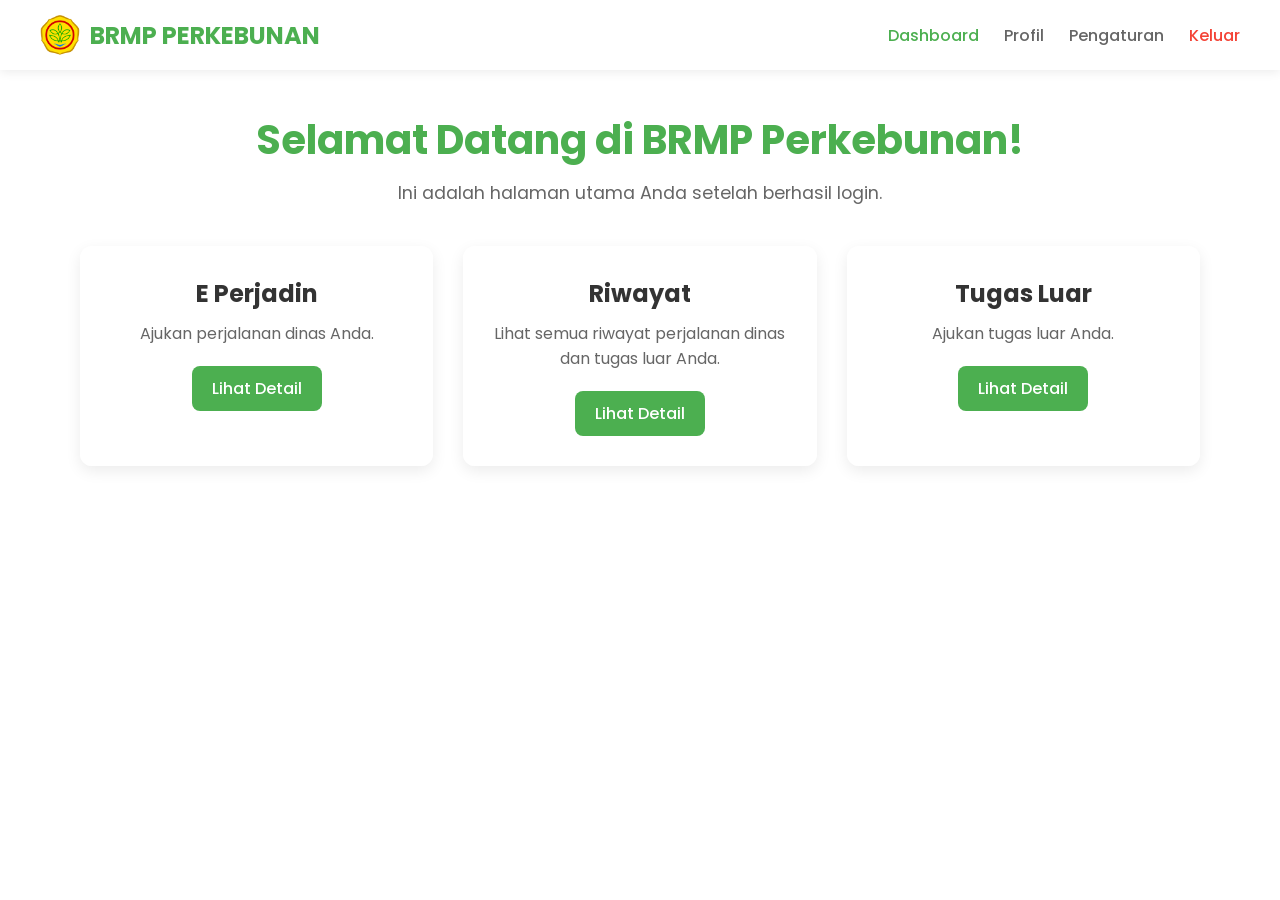
==== dashboard.html @ 7af5ee77 "update dashboard" ====
<!DOCTYPE html>
<html lang="en">
<head>
  <meta charset="UTF-8">
  <meta name="viewport" content="width=device-width, initial-scale=1.0">
  <title>Halaman Dashboard</title>
  <link rel="stylesheet" href="dashboard-style.css">
</head>
<body>

  <header class="navbar">
    <div class="navbar-brand">
      <!-- logo offline -->
      <img src="Logo-Kementan.png" alt="Logo Kementan">
      BRMP PERKEBUNAN
    </div>
    <nav class="navbar-nav">
      <a href="#" class="nav-link active">Dashboard</a>
      <!-- profil diarahkan ke website -->
      <a href="https://perkebunan.brmp.pertanian.go.id/" class="nav-link" target="_blank">Profil</a>
      <a href="#" class="nav-link">Pengaturan</a>
      <a href="index.html" class="nav-link logout">Keluar</a>
    </nav>
  </header>

  <main class="dashboard-container">
    <div class="dashboard-header">
      <h1>Selamat Datang di BRMP Perkebunan!</h1>
      <p>Ini adalah halaman utama Anda setelah berhasil login.</p>
    </div>

    <div class="dashboard-cards">
      <div class="card">
        <h3>E Perjadin</h3>
        <p>Ajukan perjalanan dinas Anda.</p>
        <a href="#" class="card-link">Lihat Detail</a>
      </div>
      <div class="card">
        <h3>Riwayat</h3>
        <p>Lihat semua riwayat perjalanan dinas dan tugas luar Anda.</p>
        <a href="#" class="card-link">Lihat Detail</a>
      </div>
      <div class="card">
        <h3>Tugas Luar</h3>
        <p>Ajukan tugas luar Anda.</p>
        <a href="#" class="card-link">Lihat Detail</a>
      </div>
    </div>
  </main>

</body>
</html>
---- dashboard-style.css ----
@import url('https://fonts.googleapis.com/css2?family=Poppins:wght@300;400;500;600;700&display=swap');

:root {
  --primary-color: #4CAF50;
  --secondary-color: #388E3C;
  --text-color: #333;
  --light-text-color: #666;
  --background-color: #f0f2f5;
  --card-background: #fff;
  --border-color: #ddd;
  --shadow-color: rgba(0, 0, 0, 0.08);
}

* {
  margin: 0;
  padding: 0;
  box-sizing: border-box;
}

/* === Tambah background image full halaman === */
body {
  font-family: 'Poppins', sans-serif;

  background: url('bg-pertanian3.jpg') no-repeat center center fixed;
  background-size: cover; /* supaya penuh layar */
  color: var(--text-color);
  min-height: 100vh; /* supaya body penuh tinggi layar */
}

/* Navbar kita bikin semi transparan supaya kelihatan */
.navbar {
  background-color: rgba(255, 255, 255, 0.9); /* semi transparan */
  box-shadow: 0 2px 10px var(--shadow-color);
  padding: 15px 40px;
  display: flex;
  justify-content: space-between;
  align-items: center;
}

.navbar-brand {
  display: flex;
  align-items: center;
  font-size: 1.5em;
  font-weight: 700;
  color: var(--primary-color);
}

/* logo di header */
.navbar-brand img {
  height: 40px; /* atur tinggi logo */
  margin-right: 10px;
}

.navbar-nav {
  display: flex;
  gap: 25px;
}

.nav-link {
  text-decoration: none;
  color: var(--light-text-color);
  font-weight: 500;
  transition: color 0.3s ease;
}

.nav-link:hover,
.nav-link.active {
  color: var(--primary-color);
}

.nav-link.logout {
  color: #f44336;
}

.nav-link.logout:hover {
  color: #d32f2f;
}

/* Dashboard Content */
.dashboard-container {
  padding: 40px;
  max-width: 1200px;
  margin: 0 auto;
}

.dashboard-header {
  text-align: center;
  margin-bottom: 40px;
}

.dashboard-header h1 {
  font-size: 2.5em;
  margin-bottom: 10px;
  font-weight: 700;
  color: var(--primary-color);
}

.dashboard-header p {
  font-size: 1.1em;
  color: var(--light-text-color);
}

.dashboard-cards {
  display: grid;
  grid-template-columns: repeat(auto-fit, minmax(300px, 1fr));
  gap: 30px;
}

/* === Card + animasi slide in === */
.card {
  background-color: rgba(255,255,255,0.9); /* semi transparan kartu */
  padding: 30px;
  border-radius: 12px;
  box-shadow: 0 5px 15px var(--shadow-color);
  transition: transform 0.3s ease, box-shadow 0.3s ease;
  text-align: center;

  /* state awal untuk animasi */
  opacity: 0;
  transform: translateY(40px);
  animation: slideInUp 1.2s ease forwards;
}

.card:nth-child(1) {
  animation-delay: 0.2s;
}
.card:nth-child(2) {
  animation-delay: 0.6s;
}
.card:nth-child(3) {
  animation-delay: 0.8s;
}

/* keyframes animasi */
@keyframes slideInUp {
  0% {
    opacity: 0;
    transform: translateY(40px);
  }
  100% {
    opacity: 1;
    transform: translateY(0);
  }
}

.card:hover {
  transform: translateY(-5px);
  box-shadow: 0 10px 20px var(--shadow-color);
}

.card h3 {
  font-size: 1.5em;
  margin-bottom: 10px;
  color: var(--text-color);
}

.card p {
  font-size: 1em;
  color: var(--light-text-color);
  margin-bottom: 20px;
}

.card-link {
  display: inline-block;
  padding: 10px 20px;
  background-color: var(--primary-color);
  color: #fff;
  text-decoration: none;
  border-radius: 8px;
  font-weight: 500;
  transition: background-color 0.3s ease;
}

.card-link:hover {
  background-color: var(--secondary-color);
}

/* Responsif */
@media (max-width: 768px) {
  .navbar {
    flex-direction: column;
    gap: 15px;
    padding: 15px 20px;
  }
  .navbar-nav {
    flex-wrap: wrap;
    justify-content: center;
  }
  .dashboard-container {
    padding: 20px;
  }
}
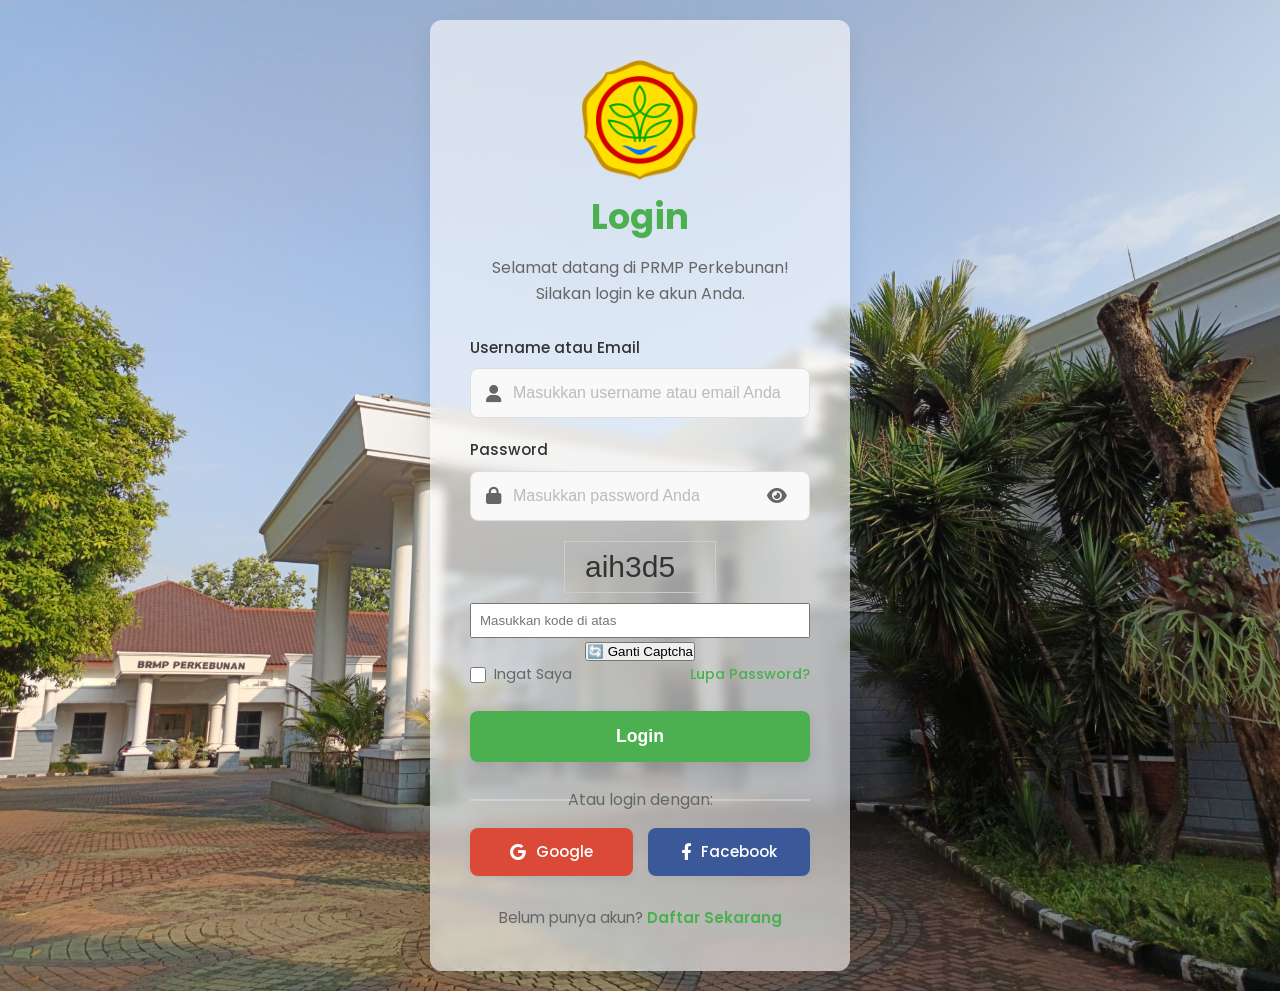
==== commit 6d78f916: "update user login profile" ====
--- a/dashboard.html
+++ b/dashboard.html
@@ -1,25 +1,87 @@
 <!DOCTYPE html>
-<html lang="en">
+<html lang="id">
 <head>
   <meta charset="UTF-8">
   <meta name="viewport" content="width=device-width, initial-scale=1.0">
   <title>Halaman Dashboard</title>
   <link rel="stylesheet" href="dashboard-style.css">
+  <style>
+    /* Tambahan styling untuk user info */
+    .navbar {
+      display: flex;
+      justify-content: space-between;
+      align-items: center;
+      padding: 10px 20px;
+      background-color: #4CAF50;
+      color: #fff;
+    }
+    .navbar-brand {
+      display: flex;
+      align-items: center;
+      gap: 10px;
+      font-weight: bold;
+    }
+    .navbar-brand img {
+      height: 40px;
+    }
+    .navbar-nav {
+      display: flex;
+      gap: 15px;
+      align-items: center;
+    }
+    .nav-link {
+      color: #fff;
+      text-decoration: none;
+    }
+    .nav-link:hover {
+      text-decoration: underline;
+    }
+    .user-info {
+      margin-left: 15px;
+      font-weight: normal;
+      font-size: 14px;
+    }
+    .dashboard-container {
+      padding: 20px;
+    }
+    .dashboard-cards {
+      display: flex;
+      gap: 20px;
+      margin-top: 20px;
+    }
+    .card {
+      flex: 1;
+      padding: 20px;
+      background: #f9f9f9;
+      border-radius: 10px;
+      box-shadow: 0 2px 5px rgba(0,0,0,0.1);
+    }
+    .card-link {
+      display: inline-block;
+      margin-top: 10px;
+      color: #4CAF50;
+      text-decoration: none;
+      font-weight: bold;
+    }
+    .card-link:hover {
+      text-decoration: underline;
+    }
+  </style>
 </head>
 <body>
 
   <header class="navbar">
     <div class="navbar-brand">
-      <!-- logo offline -->
       <img src="Logo-Kementan.png" alt="Logo Kementan">
       BRMP PERKEBUNAN
     </div>
+
     <nav class="navbar-nav">
       <a href="#" class="nav-link active">Dashboard</a>
-      <!-- profil diarahkan ke website -->
       <a href="https://perkebunan.brmp.pertanian.go.id/" class="nav-link" target="_blank">Profil</a>
       <a href="#" class="nav-link">Pengaturan</a>
-      <a href="index.html" class="nav-link logout">Keluar</a>
+      <span class="user-info">Login sebagai: <strong id="usernameDisplay"></strong></span>
+      <a href="#" id="logoutBtn" class="nav-link logout">Keluar</a>
     </nav>
   </header>
 
@@ -48,5 +110,24 @@
     </div>
   </main>
 
+  <script>
+    // ambil username yang login dari localStorage
+    const user = localStorage.getItem('loggedInUser');
+
+    if (!user) {
+      // jika tidak ada user login, arahkan kembali ke halaman login
+      window.location.href = '/index.html';
+    } else {
+      // tampilkan nama user di header
+      document.getElementById('usernameDisplay').textContent = user;
+    }
+
+    // tombol logout
+    document.getElementById('logoutBtn').addEventListener('click', (e) => {
+      e.preventDefault();
+      localStorage.removeItem('loggedInUser');
+      window.location.href = '/index.html';
+    });
+  </script>
 </body>
-</html>+</html>
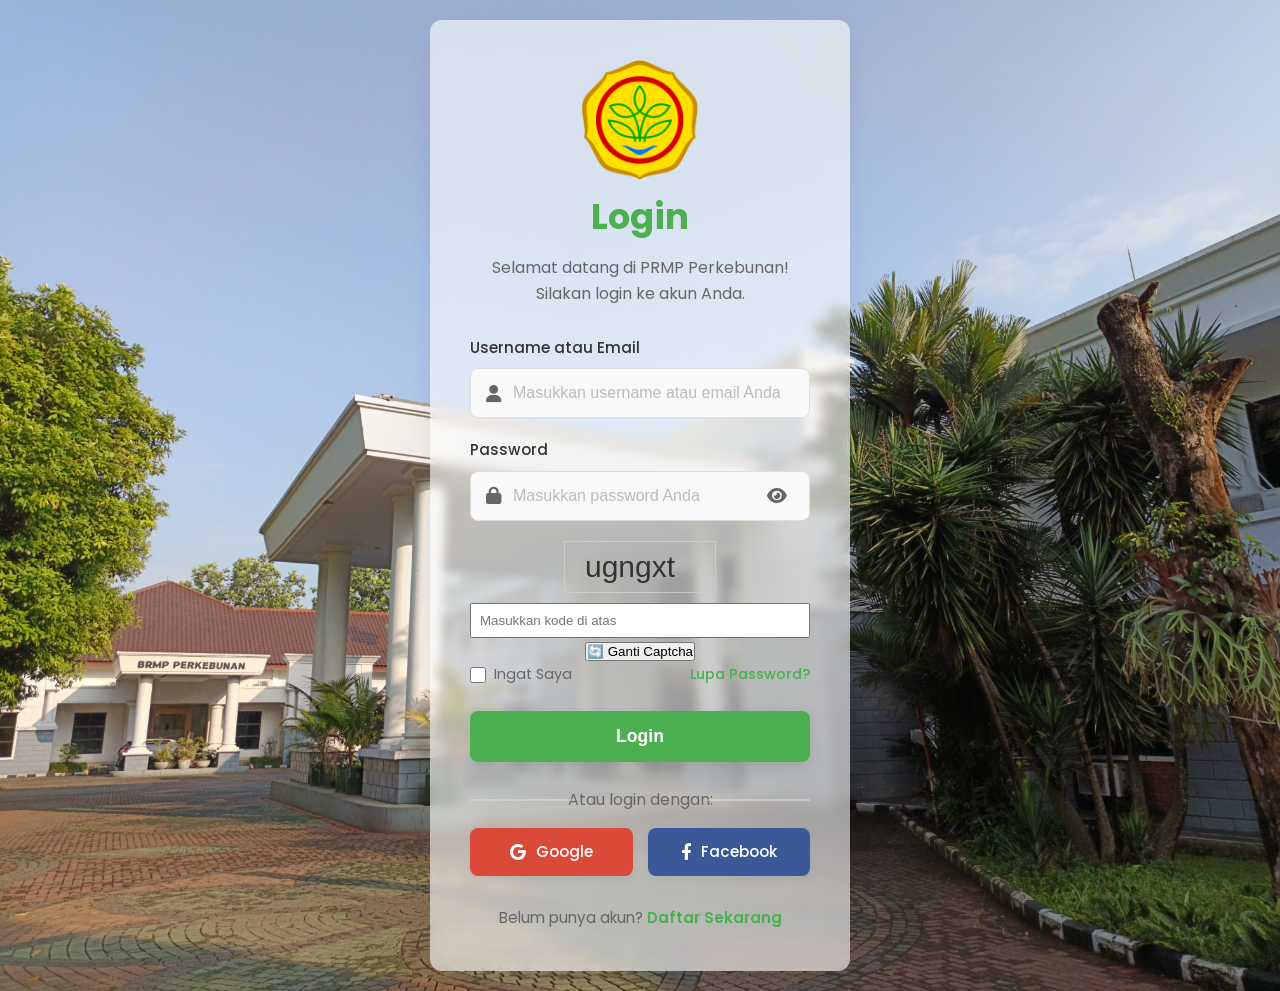
==== commit c95bccf7: "updt" ====
--- a/dashboard.html
+++ b/dashboard.html
@@ -112,9 +112,9 @@
 
   <script>
     // ambil username yang login dari localStorage
-    const user = localStorage.getItem('loggedInUser');
+    const username = localStorage.getItem('loggedInUser');
 
-    if (!user) {
+    if (!username) {
       // jika tidak ada user login, arahkan kembali ke halaman login
       window.location.href = '/index.html';
     } else {
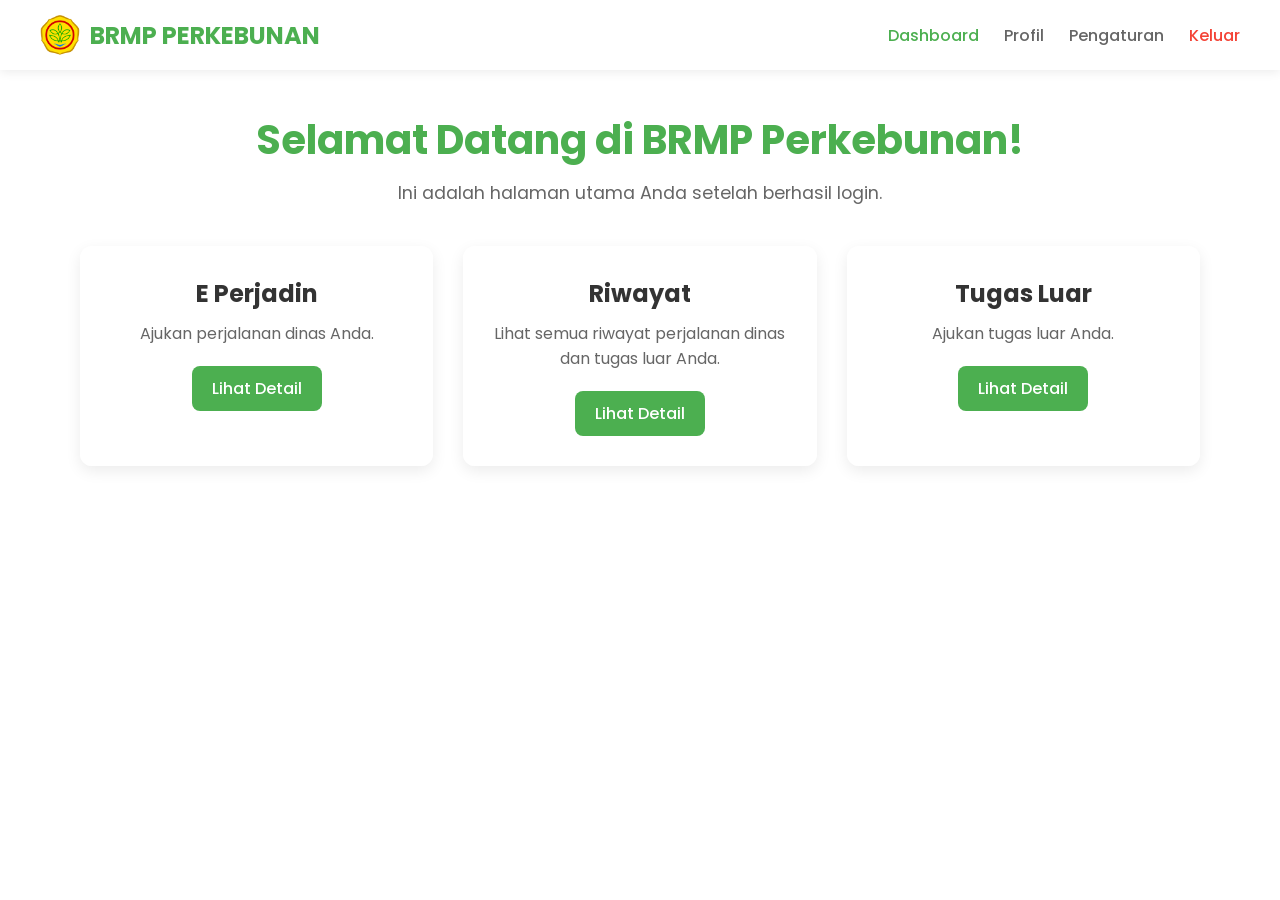
==== commit 0e366905: "back lagi msh eror" ====
--- a/dashboard.html
+++ b/dashboard.html
@@ -1,87 +1,25 @@
 <!DOCTYPE html>
-<html lang="id">
+<html lang="en">
 <head>
   <meta charset="UTF-8">
   <meta name="viewport" content="width=device-width, initial-scale=1.0">
   <title>Halaman Dashboard</title>
   <link rel="stylesheet" href="dashboard-style.css">
-  <style>
-    /* Tambahan styling untuk user info */
-    .navbar {
-      display: flex;
-      justify-content: space-between;
-      align-items: center;
-      padding: 10px 20px;
-      background-color: #4CAF50;
-      color: #fff;
-    }
-    .navbar-brand {
-      display: flex;
-      align-items: center;
-      gap: 10px;
-      font-weight: bold;
-    }
-    .navbar-brand img {
-      height: 40px;
-    }
-    .navbar-nav {
-      display: flex;
-      gap: 15px;
-      align-items: center;
-    }
-    .nav-link {
-      color: #fff;
-      text-decoration: none;
-    }
-    .nav-link:hover {
-      text-decoration: underline;
-    }
-    .user-info {
-      margin-left: 15px;
-      font-weight: normal;
-      font-size: 14px;
-    }
-    .dashboard-container {
-      padding: 20px;
-    }
-    .dashboard-cards {
-      display: flex;
-      gap: 20px;
-      margin-top: 20px;
-    }
-    .card {
-      flex: 1;
-      padding: 20px;
-      background: #f9f9f9;
-      border-radius: 10px;
-      box-shadow: 0 2px 5px rgba(0,0,0,0.1);
-    }
-    .card-link {
-      display: inline-block;
-      margin-top: 10px;
-      color: #4CAF50;
-      text-decoration: none;
-      font-weight: bold;
-    }
-    .card-link:hover {
-      text-decoration: underline;
-    }
-  </style>
 </head>
 <body>
 
   <header class="navbar">
     <div class="navbar-brand">
+      <!-- logo offline -->
       <img src="Logo-Kementan.png" alt="Logo Kementan">
       BRMP PERKEBUNAN
     </div>
-
     <nav class="navbar-nav">
       <a href="#" class="nav-link active">Dashboard</a>
+      <!-- profil diarahkan ke website -->
       <a href="https://perkebunan.brmp.pertanian.go.id/" class="nav-link" target="_blank">Profil</a>
       <a href="#" class="nav-link">Pengaturan</a>
-      <span class="user-info">Login sebagai: <strong id="usernameDisplay"></strong></span>
-      <a href="#" id="logoutBtn" class="nav-link logout">Keluar</a>
+      <a href="index.html" class="nav-link logout">Keluar</a>
     </nav>
   </header>
 
@@ -110,24 +48,5 @@
     </div>
   </main>
 
-  <script>
-    // ambil username yang login dari localStorage
-    const username = localStorage.getItem('loggedInUser');
-
-    if (!username) {
-      // jika tidak ada user login, arahkan kembali ke halaman login
-      window.location.href = '/index.html';
-    } else {
-      // tampilkan nama user di header
-      document.getElementById('usernameDisplay').textContent = user;
-    }
-
-    // tombol logout
-    document.getElementById('logoutBtn').addEventListener('click', (e) => {
-      e.preventDefault();
-      localStorage.removeItem('loggedInUser');
-      window.location.href = '/index.html';
-    });
-  </script>
 </body>
-</html>
+</html>
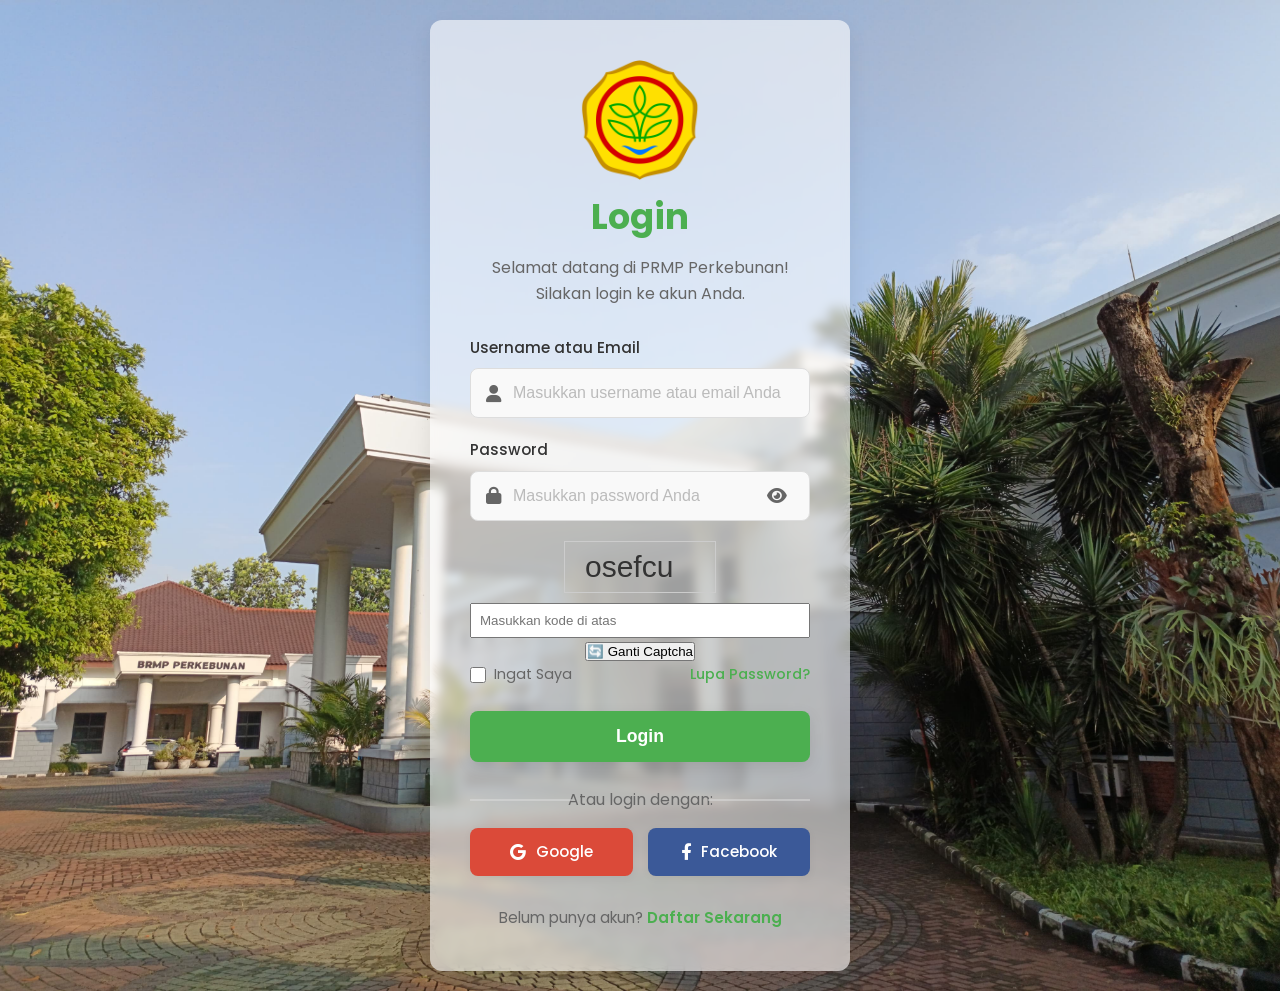
==== commit 9850c302: "coba fitur tampil username" ====
--- a/dashboard.html
+++ b/dashboard.html
@@ -10,16 +10,16 @@
 
   <header class="navbar">
     <div class="navbar-brand">
-      <!-- logo offline -->
       <img src="Logo-Kementan.png" alt="Logo Kementan">
       BRMP PERKEBUNAN
     </div>
     <nav class="navbar-nav">
+      <!-- tampilkan username di sini -->
+      <span id="userDisplay" class="nav-link"></span>
       <a href="#" class="nav-link active">Dashboard</a>
-      <!-- profil diarahkan ke website -->
       <a href="https://perkebunan.brmp.pertanian.go.id/" class="nav-link" target="_blank">Profil</a>
       <a href="#" class="nav-link">Pengaturan</a>
-      <a href="index.html" class="nav-link logout">Keluar</a>
+      <a href="#" id="logoutBtn" class="nav-link logout">Keluar</a>
     </nav>
   </header>
 
@@ -48,5 +48,29 @@
     </div>
   </main>
 
+  <!-- Script untuk ambil username dan logout -->
+  <script>
+    document.addEventListener('DOMContentLoaded', () => {
+      // baca username yang login dari localStorage
+      const user = localStorage.getItem('loggedInUser');
+
+      // kalau belum login, kembalikan ke halaman login
+      if (!user) {
+        window.location.href = 'index.html';
+        return;
+      }
+
+      // tampilkan username di header
+      document.getElementById('userDisplay').textContent = '👤 ' + user;
+
+      // tombol keluar
+      document.getElementById('logoutBtn').addEventListener('click', e => {
+        e.preventDefault();
+        localStorage.removeItem('loggedInUser');
+        window.location.href = 'index.html';
+      });
+    });
+  </script>
+
 </body>
-</html>+</html>
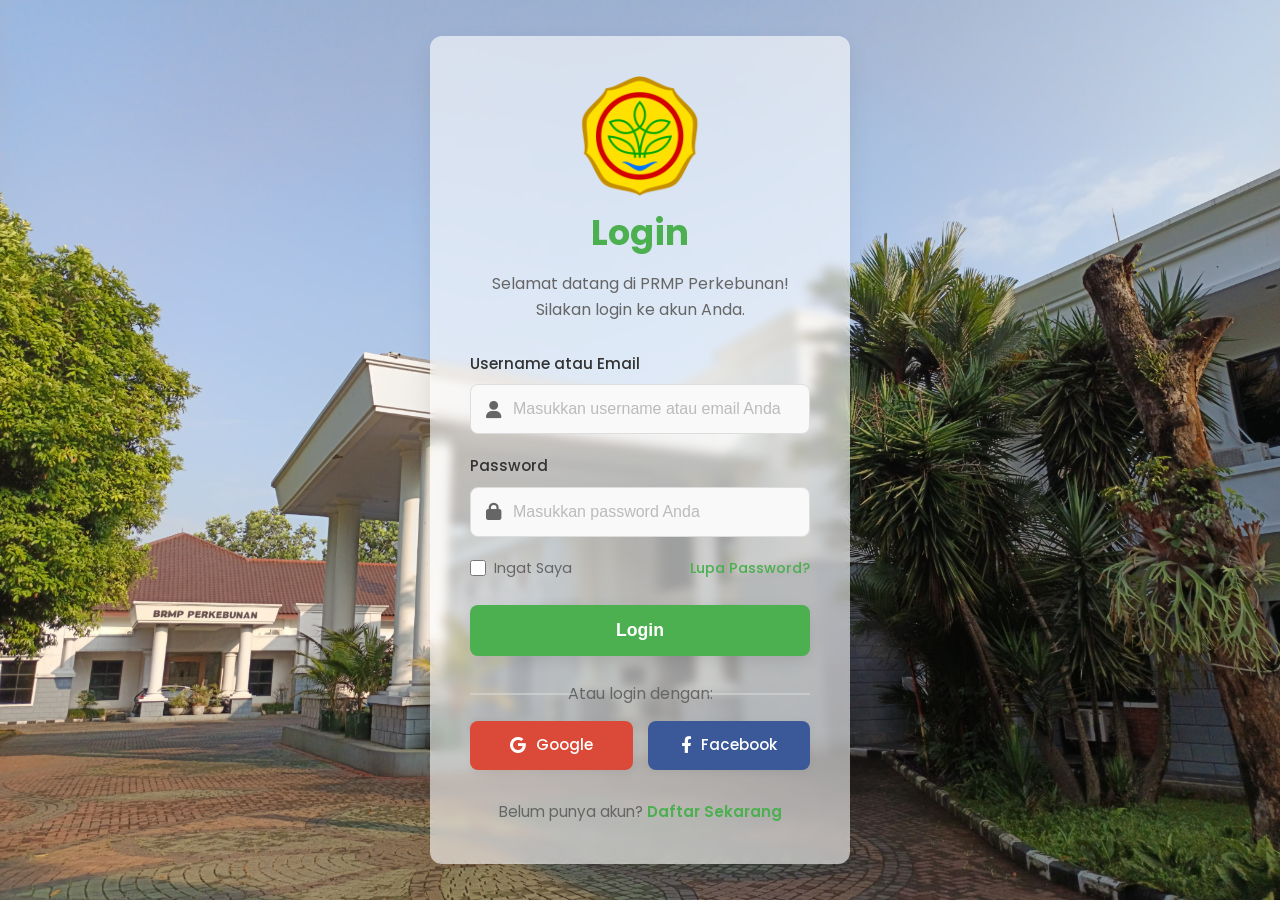
==== commit 742b6e0e: "auto hapus localstorage" ====
--- a/dashboard.html
+++ b/dashboard.html
@@ -14,18 +14,17 @@
       BRMP PERKEBUNAN
     </div>
     <nav class="navbar-nav">
-      <!-- tampilkan username di sini -->
-      <span id="userDisplay" class="nav-link"></span>
       <a href="#" class="nav-link active">Dashboard</a>
       <a href="https://perkebunan.brmp.pertanian.go.id/" class="nav-link" target="_blank">Profil</a>
       <a href="#" class="nav-link">Pengaturan</a>
-      <a href="#" id="logoutBtn" class="nav-link logout">Keluar</a>
+      <!-- link logout -->
+      <a href="#" class="nav-link logout" id="logoutLink">Keluar</a>
     </nav>
   </header>
 
   <main class="dashboard-container">
     <div class="dashboard-header">
-      <h1>Selamat Datang di BRMP Perkebunan!</h1>
+      <h1 id="welcomeText">Selamat Datang di BRMP Perkebunan!</h1>
       <p>Ini adalah halaman utama Anda setelah berhasil login.</p>
     </div>
 
@@ -48,27 +47,24 @@
     </div>
   </main>
 
-  <!-- Script untuk ambil username dan logout -->
   <script>
-    document.addEventListener('DOMContentLoaded', () => {
-      // baca username yang login dari localStorage
-      const user = localStorage.getItem('loggedInUser');
+    // Ambil username dari localStorage
+    const loggedInUser = localStorage.getItem('loggedInUser');
+    const welcomeText = document.getElementById('welcomeText');
 
-      // kalau belum login, kembalikan ke halaman login
-      if (!user) {
-        window.location.href = 'index.html';
-        return;
-      }
+    if (loggedInUser) {
+      welcomeText.textContent = `Selamat Datang, ${loggedInUser}!`;
+    } else {
+      // kalau tidak ada username di localStorage, kembali ke login
+      window.location.href = '/index.html';
+    }
 
-      // tampilkan username di header
-      document.getElementById('userDisplay').textContent = '👤 ' + user;
-
-      // tombol keluar
-      document.getElementById('logoutBtn').addEventListener('click', e => {
-        e.preventDefault();
-        localStorage.removeItem('loggedInUser');
-        window.location.href = 'index.html';
-      });
+    // tombol logout hapus localStorage
+    const logoutLink = document.getElementById('logoutLink');
+    logoutLink.addEventListener('click', (e) => {
+      e.preventDefault();
+      localStorage.removeItem('loggedInUser'); // hapus username
+      window.location.href = '/index.html'; // balik ke login
     });
   </script>
 
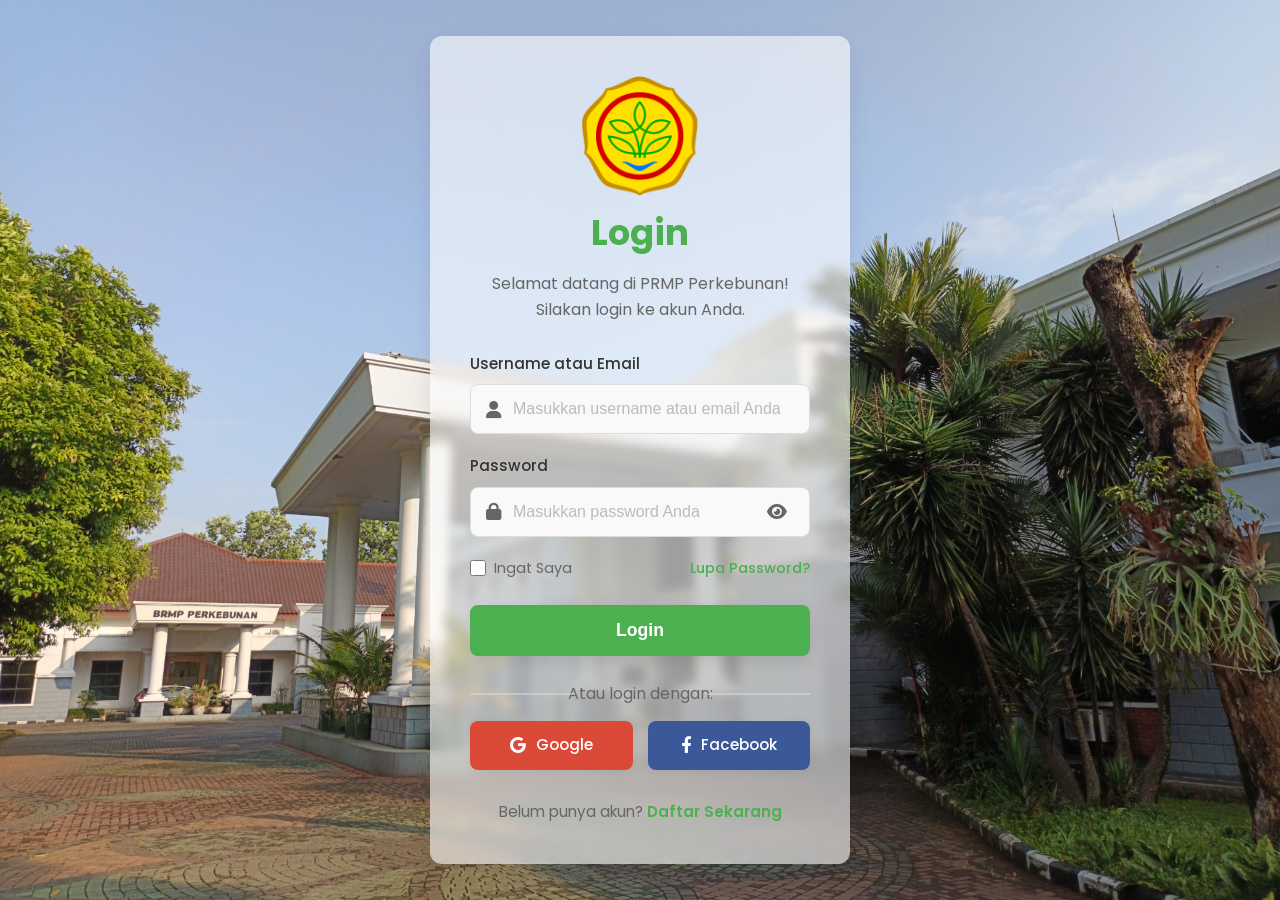
==== commit abc63199: "update final duls" ====
--- a/dashboard.html
+++ b/dashboard.html
@@ -14,17 +14,18 @@
       BRMP PERKEBUNAN
     </div>
     <nav class="navbar-nav">
+      <!-- tampilkan username di sini -->
+      <span id="userDisplay" class="nav-link"></span>
       <a href="#" class="nav-link active">Dashboard</a>
       <a href="https://perkebunan.brmp.pertanian.go.id/" class="nav-link" target="_blank">Profil</a>
       <a href="#" class="nav-link">Pengaturan</a>
-      <!-- link logout -->
-      <a href="#" class="nav-link logout" id="logoutLink">Keluar</a>
+      <a href="#" id="logoutBtn" class="nav-link logout">Keluar</a>
     </nav>
   </header>
 
   <main class="dashboard-container">
     <div class="dashboard-header">
-      <h1 id="welcomeText">Selamat Datang di BRMP Perkebunan!</h1>
+      <h1>Selamat Datang di BRMP Perkebunan!</h1>
       <p>Ini adalah halaman utama Anda setelah berhasil login.</p>
     </div>
 
@@ -47,24 +48,27 @@
     </div>
   </main>
 
+  <!-- Script untuk ambil username dan logout -->
   <script>
-    // Ambil username dari localStorage
-    const loggedInUser = localStorage.getItem('loggedInUser');
-    const welcomeText = document.getElementById('welcomeText');
+    document.addEventListener('DOMContentLoaded', () => {
+      // baca username yang login dari localStorage
+      const user = localStorage.getItem('loggedInUser');
 
-    if (loggedInUser) {
-      welcomeText.textContent = `Selamat Datang, ${loggedInUser}!`;
-    } else {
-      // kalau tidak ada username di localStorage, kembali ke login
-      window.location.href = '/index.html';
-    }
+      // kalau belum login, kembalikan ke halaman login
+      if (!user) {
+        window.location.href = 'index.html';
+        return;
+      }
 
-    // tombol logout hapus localStorage
-    const logoutLink = document.getElementById('logoutLink');
-    logoutLink.addEventListener('click', (e) => {
-      e.preventDefault();
-      localStorage.removeItem('loggedInUser'); // hapus username
-      window.location.href = '/index.html'; // balik ke login
+      // tampilkan username di header
+      document.getElementById('userDisplay').textContent = '👤 ' + user;
+
+      // tombol keluar
+      document.getElementById('logoutBtn').addEventListener('click', e => {
+        e.preventDefault();
+        localStorage.removeItem('loggedInUser');
+        window.location.href = 'index.html';
+      });
     });
   </script>
 
